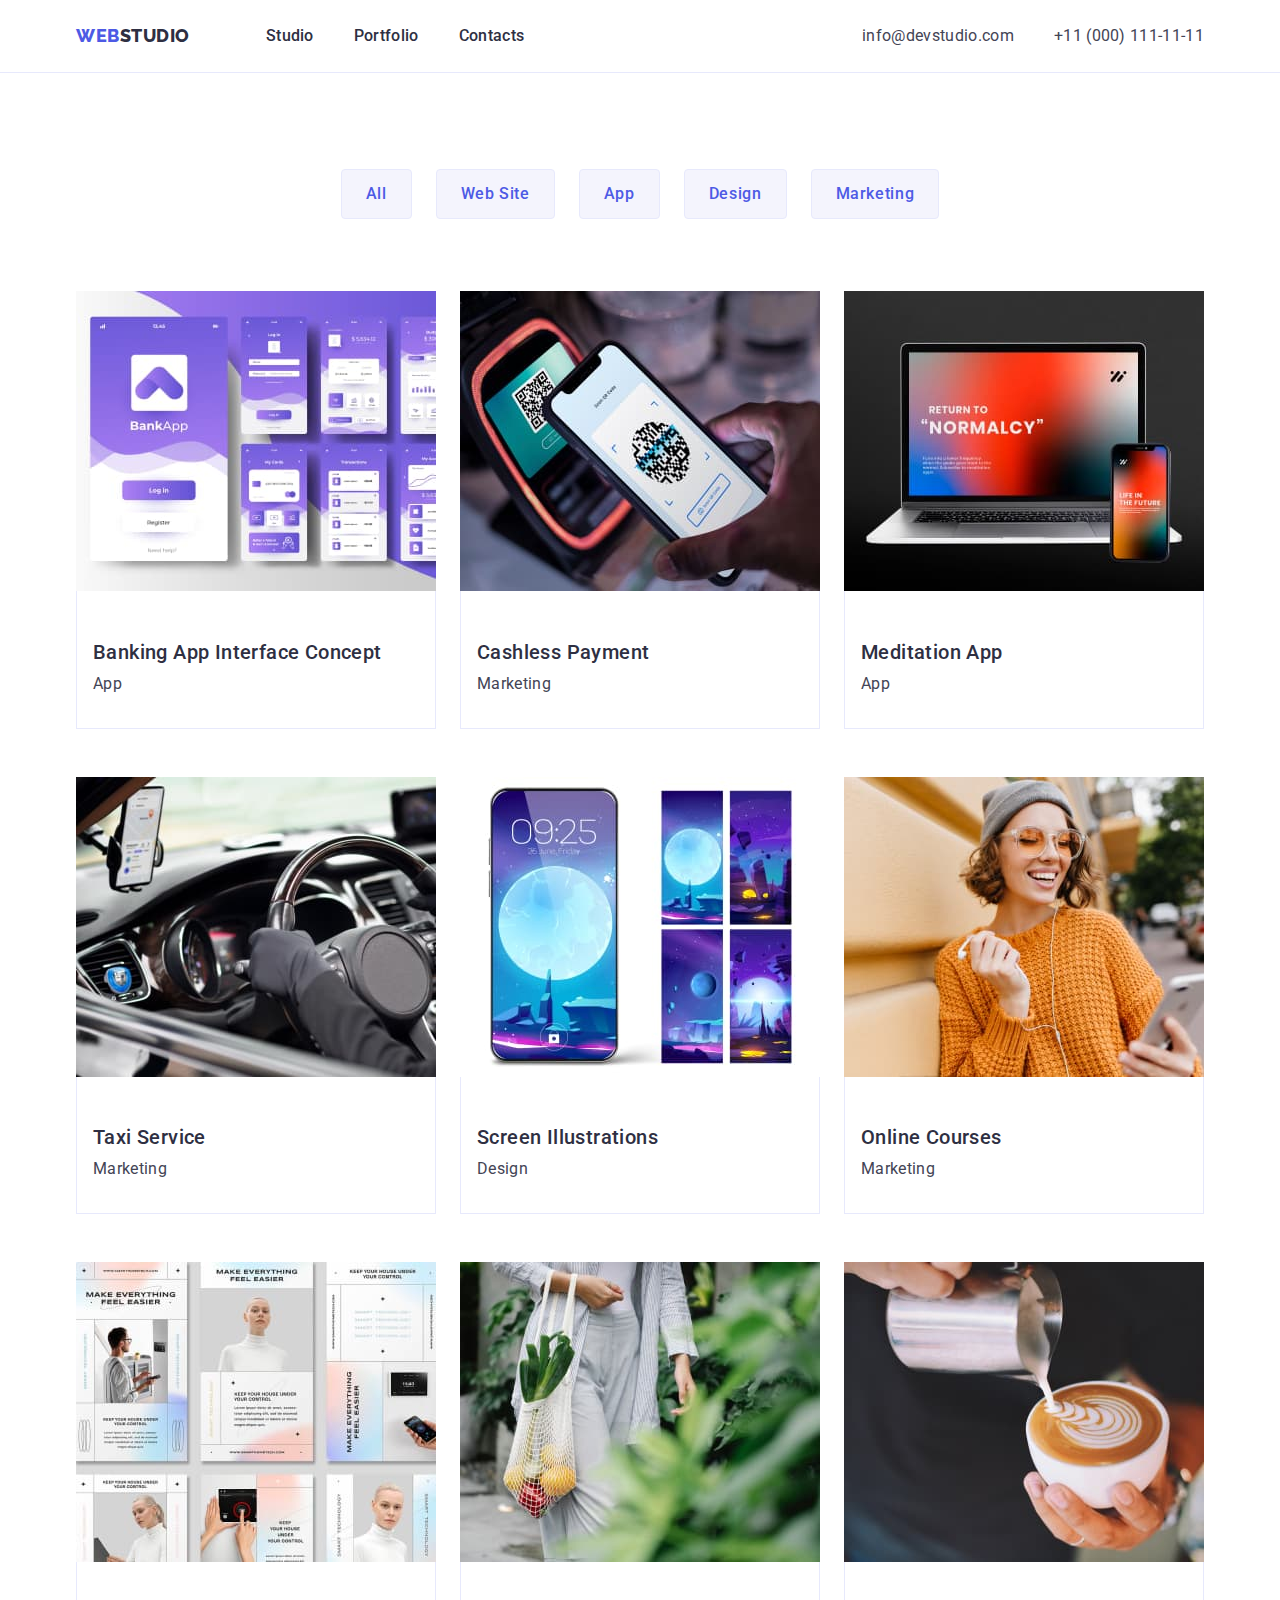
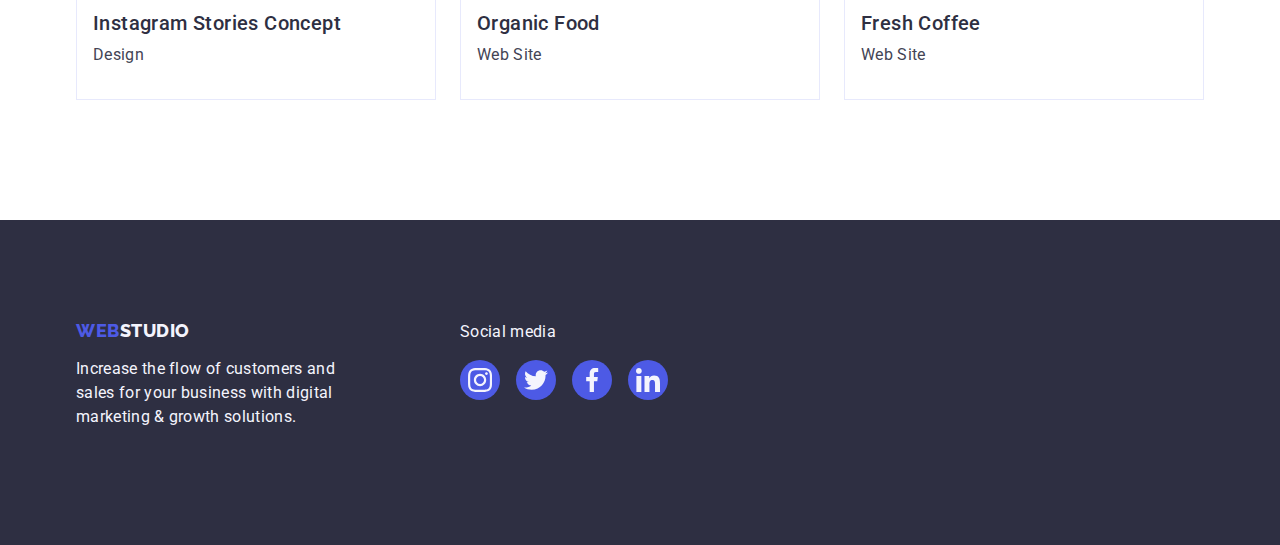
==== portfolio.html @ 74903ef2 "Initial commit" ====
<!DOCTYPE html>
<html lang="en">
  <head>
    <meta charset="UTF-8" />
    <meta http-equiv="X-UA-Compatible" content="IE=edge" />
    <meta name="viewport" content="width=device-width, initial-scale=1.0" />
    <title>Portfolio</title>
    <link rel="preconnect" href="https://fonts.googleapis.com" />
    <link rel="preconnect" href="https://fonts.gstatic.com" crossorigin />
    <link href="https://fonts.googleapis.com/css2?family=Raleway:wght@800&family=Roboto:wght@400;500;700;900&display=swap" rel="stylesheet" />
    <link rel="stylesheet" href="https://cdnjs.cloudflare.com/ajax/libs/modern-normalize/0.6.0/modern-normalize.min.css" />
    <link rel="stylesheet" href="./css/styles.css" />
  </head>
  <body>
    <!-- Header -->
    <header class="header">
      <div class="container header-container">
        <!-- Navigation -->
        <nav class="navigation">
          <!-- Logo -->
          <a href="./index.html" class="link logo">Web<span class="logo-ending">Studio</span></a>
          <ul class="list nav-list">
            <li class="nav-item">
              <a href="./index.html" class="link branches">Studio</a>
            </li>
            <li class="nav-item">
              <a href="./portfolio.html" class="link branches">Portfolio</a>
            </li>
            <li class="nav-item">
              <a href="" class="link branches">Contacts</a>
            </li>
          </ul>
        </nav>
        <!-- Address -->
        <address class="address">
          <ul class="list">
            <li class="address-item">
              <a href="mailto:info@devstudio.com" class="link contacts">info@devstudio.com</a>
            </li>
            <li class="address-item">
              <a href="tel:+110001111111" class="link contacts">+11 (000) 111-11-11</a>
            </li>
          </ul>
        </address>
      </div>
    </header>
    <!-- Main -->
    <main>
      <!-- Filters -->
      <section class="portfolio">
        <div class="container">
          <h1 class="visually-hidden">Portfolio</h1>
          <ul class="list filter-list">
            <li class="filter">
              <button type="button" class="button filter-button">All</button>
            </li>
            <li class="filter">
              <button type="button" class="button filter-button">Web Site</button>
            </li>
            <li class="filter">
              <button type="button" class="button filter-button">App</button>
            </li>
            <li class="filter">
              <button type="button" class="button filter-button">Design</button>
            </li>
            <li class="filter">
              <button type="button" class="button filter-button">Marketing</button>
            </li>
          </ul>
          <!-- Examples -->
          <ul class="list portfolio-list">
            <li class="portfolio-example">
              <a href="" class="link">
                <img src="./images/banking.jpg" alt="Banking App Interface Concept" />
                <div class="example-content">
                  <h2 class="caption">Banking App Interface Concept</h2>
                  <p class="text">App</p>
                </div>
              </a>
            </li>
            <li class="portfolio-example">
              <a href="" class="link">
                <img src="./images/payment.jpg" alt="Cashless Payment" width="360" />
                <div class="example-content">
                  <h2 class="caption">Cashless Payment</h2>
                  <p class="text">Marketing</p>
                </div>
              </a>
            </li>
            <li class="portfolio-example">
              <a href="" class="link">
                <img src="./images/meditation.jpg" alt="Meditation App" width="360" />
                <div class="example-content">
                  <h2 class="caption">Meditation App</h2>
                  <p class="text">App</p>
                </div>
              </a>
            </li>
            <li class="portfolio-example">
              <a href="" class="link">
                <img src="./images/taxi.jpg" alt="Taxi Service" width="360" />
                <div class="example-content">
                  <h2 class="caption">Taxi Service</h2>
                  <p class="text">Marketing</p>
                </div>
              </a>
            </li>
            <li class="portfolio-example">
              <a href="" class="link">
                <img src="./images/screen.jpg" alt="Screen Illustrations" width="360" />
                <div class="example-content">
                  <h2 class="caption">Screen Illustrations</h2>
                  <p class="text">Design</p>
                </div>
              </a>
            </li>
            <li class="portfolio-example">
              <a href="" class="link">
                <img src="./images/courses.jpg" alt="Online Courses" width="360" />
                <div class="example-content">
                  <h2 class="caption">Online Courses</h2>
                  <p class="text">Marketing</p>
                </div>
              </a>
            </li>
            <li class="portfolio-example">
              <a href="" class="link">
                <img src="./images/instagram.jpg" alt="Instagram Stories Concept" width="360" />
                <div class="example-content">
                  <h2 class="caption">Instagram Stories Concept</h2>
                  <p class="text">Design</p>
                </div>
              </a>
            </li>
            <li class="portfolio-example">
              <a href="" class="link">
                <img src="./images/food.jpg" alt="Organic Food" width="360" />
                <div class="example-content">
                  <h2 class="caption">Organic Food</h2>
                  <p class="text">Web Site</p>
                </div>
              </a>
            </li>
            <li class="portfolio-example">
              <a href="" class="link">
                <img src="./images/coffee.jpg" alt="Fresh Coffee" width="360" />
                <div class="example-content">
                  <h2 class="caption">Fresh Coffee</h2>
                  <p class="text">Web Site</p>
                </div>
              </a>
            </li>
          </ul>
        </div>
      </section>
    </main>
    <!-- Footer -->
    <footer class="footer">
      <div class="container footer-container">
        <div class="footer-text">
          <!-- Logo -->
          <a href="./index.html" class="link logo logo-footer">Web<span class="logo-ending-footer">Studio</span></a>
          <!-- Footer text  -->
          <p class="text-footer">Increase the flow of customers and sales for your business with digital marketing & growth solutions.</p>
        </div>
        <div class="footer-soc">
          <p class="text-footer">Social media</p>
          <ul class="footer-soc-list list">
            <li class="soc-item">
              <a href="" class="soc-link link">
                <svg class="soc-ico" width="24px" height="24px">
                  <use href="./images/icons.svg#icon-instagram-2"></use>
                </svg>
              </a>
            </li>
            <li class="soc-item">
              <a href="" class="soc-link link">
                <svg class="soc-ico" width="24px" height="24px">
                  <use href="./images/icons.svg#icon-twitter-1"></use>
                </svg>
              </a>
            </li>
            <li class="soc-item">
              <a href="" class="soc-link link">
                <svg class="soc-ico" width="24px" height="24px">
                  <use href="./images/icons.svg#icon-facebook-1"></use>
                </svg>
              </a>
            </li>
            <li class="soc-item">
              <a href="" class="soc-link link">
                <svg class="soc-ico" width="24px" height="24px">
                  <use href="./images/icons.svg#icon-linkedin-1"></use>
                </svg>
              </a>
            </li>
          </ul>
        </div>
      </div>
    </footer>
  </body>
</html>
---- css/styles.css ----
:root {
}
/* Main tags */
html {
  box-sizing: border-box;
}
*,
*::before,
*::after {
  box-sizing: inherit;
}
h3 {
  margin-top: 0;
  margin-bottom: 0;
}
body {
  background-color: #ffffff;
  color: #434455;
  font-family: 'Roboto', sans-serif;
}
img {
  display: block;
}
.visually-hidden {
  position: absolute;
  width: 1px;
  height: 1px;
  margin: -1px;
  border: 0;
  padding: 0;
  white-space: nowrap;
  clip-path: inset(100%);
  clip: rect(0 0 0 0);
  overflow: hidden;
}
.container {
  width: 1158px;
  margin-left: auto;
  margin-right: auto;
  padding-left: 15px;
  padding-right: 15px;
}
.link {
  text-decoration: none;
}
.list {
  list-style: none;
  display: flex;
  margin: 0;
  padding: 0;
}
.button {
  background: #4d5ae5;
  cursor: pointer;
  border: none;
  border-radius: 4px;
}
.button:hover,
.button:focus {
  background: #404bbf;
  cursor: pointer;
}
.caption {
  color: #2e2f42;
  font-family: 'Roboto', sans-serif;
  font-weight: 500;
  font-size: 20px;
  line-height: 1.2;
  letter-spacing: 0.02em;
  margin-bottom: 8px;
}
.text {
  color: #434455;
  font-family: 'Roboto', sans-serif;
  font-weight: 400;
  font-size: 16px;
  line-height: 1.5;
  letter-spacing: 0.02em;
  margin: 0;
}
.section-heading {
  color: #2e2f42;
  font-family: 'Roboto', sans-serif;
  font-weight: 700;
  font-size: 36px;
  line-height: 1.11;
  letter-spacing: 0.02em;
  text-transform: capitalize;
  text-align: center;
  margin-bottom: 72px;
}
.soc-item {
  width: 40px;
  height: 40px;
}
.soc-link {
  width: 100%;
  height: 100%;
  border-radius: 50%;
  background-color: #4d5ae5;
  display: flex;
  align-items: center;
  justify-content: center;
}
.soc-link:hover,
.soc-link:focus {
  background-color: #404bbf;
}
/* Index */
/* Navigation bar */
.header {
  border-bottom: 1px solid #e7e9fc;
}
.header-container {
  display: flex;
  align-items: center;
  height: 72px;
}
.navigation {
  display: flex;
  align-items: center;
}
.logo {
  color: #4d5ae5;
  font-family: 'Raleway', sans-serif;
  font-weight: 800;
  font-size: 18px;
  line-height: 1.17;
  letter-spacing: 0.03em;
  text-transform: uppercase;
  margin-right: 76px;
}
.logo-ending {
  color: #2e2f42;
}
.nav-item:not(:last-child) {
  margin-right: 40px;
}
.branches {
  color: #2e2f42;
  font-family: 'Roboto', sans-serif;
  font-weight: 500;
  font-size: 16px;
  line-height: 1.5;
  letter-spacing: 0.02em;
  padding-top: 24px;
  padding-bottom: 24px;
}
.branches:hover,
.branches:focus {
  color: #404bbf;
}
.address {
  margin-left: auto;
  font-style: normal;
}
.address-item:not(:last-child) {
  margin-right: 40px;
}
.contacts {
  color: #434455;
  font-family: 'Roboto', sans-serif;
  font-weight: 400;
  font-size: 16px;
  line-height: 1.5;
  letter-spacing: 0.02em;
}
.contacts:hover,
.contacts:focus {
  color: #404bbf;
}
/* Hero */
.hero {
  background-image: linear-gradient(to right, rgba(46, 47, 66, 0.7) 0%, rgba(46, 47, 66, 0.7) 100%), url('../images/people-office.png');
  background-repeat: no-repeat;
  background-size: cover;
  height: 600px;
  padding-top: 188px;
  padding-bottom: 188px;
}
.quote {
  max-width: 496px;
  margin-right: auto;
  margin-left: auto;
  color: #ffffff;
  font-family: 'Roboto', sans-serif;
  font-weight: 700;
  font-size: 56px;
  line-height: 1.07;
  letter-spacing: 0.02em;
  text-align: center;
}
.order-button {
  display: block;
  margin-left: auto;
  margin-right: auto;
  min-width: 169px;
  height: 56px;
  color: #ffffff;
  font-family: 'Roboto', sans-serif;
  font-weight: 500;
  font-size: 16px;
  line-height: 1.5;
  letter-spacing: 0.04em;
  box-shadow: 0px 4px 4px rgba(0, 0, 0, 0.15);
}
.order-button:hover,
.order-button:focus {
  box-shadow: 0px 4px 4px rgba(0, 0, 0, 0.15);
}
/* Qualities */
.advantages {
  padding: 120px 0 120px;
}
.advantage {
  width: calc((100% - 72px) / 4);
}
.advantage:not(:last-child) {
  margin-right: 24px;
}
.advantage-ico {
  display: flex;
  align-items: center;
  justify-content: center;
  width: 100%;
  height: 112px;
  background: #f4f4fd;
  border-radius: 4px;
  margin-bottom: 8px;
}
/* Work */
.work {
  padding-bottom: 120px;
}
.work-example {
  width: calc((100% - 48px) / 3);
}
.work-example:not(:last-child) {
  margin-right: 24px;
}
/* Team members */
.team {
  background-color: #f4f4fd;
  padding: 120px 0;
}
.team-member {
  width: calc((100% - 72px) / 4);
  background-color: #ffffff;
  text-align: center;
  box-shadow: 0px 1px 6px rgba(46, 47, 66, 0.08), 0px 1px 1px rgba(46, 47, 66, 0.16), 0px 2px 1px rgba(46, 47, 66, 0.08);
  border-radius: 0px 0px 4px 4px;
  box-shadow: 0px 1px 6px rgba(46, 47, 66, 0.08), 0px 1px 1px rgba(46, 47, 66, 0.16), 0px 2px 1px rgba(46, 47, 66, 0.08);
}
.member-info {
  padding: 32px 16px;
}
.team-member:not(:last-child) {
  margin-right: 24px;
}
.member-info-text {
  margin-bottom: 8px;
}
.member-soc-list {
  gap: 24px;
}
/* Customers */
.customers {
  margin-bottom: 120px;
}
.company {
  width: calc((100% - 168px) / 6);
  height: 88px;
}
.company:not(:last-child) {
  margin-right: 24px;
}
.company-link {
  width: 100%;
  height: 100%;
  border: 1px solid #8e8f99;
  border-radius: 4px;
  display: flex;
  align-items: center;
  justify-content: center;
  color: #8e8f99;
}
.company-link:hover,
.company-link:focus {
  border: 1px solid #404bbf;
}
.company-ico {
  width: 104px;
  height: 56px;
  fill: #8e8f99;
}
.company-ico:hover,
.company-ico:focus {
  fill: #404bbf;
}
/* Footer */
.footer {
  background-color: #2e2f42;
  padding-top: 100px;
  padding-bottom: 100px;
}
.footer-container {
  display: flex;
}
.footer-text {
  margin-right: 120px;
}
.logo-footer {
  display: inline-block;
  margin-bottom: 16px;
}
.logo-ending-footer {
  color: #f4f4fd;
}
.text-footer {
  color: #f4f4fd;
  font-family: 'Roboto', sans-serif;
  font-weight: 400;
  font-size: 16px;
  line-height: 1.5;
  letter-spacing: 0.02em;
  max-width: 264px;
  margin-top: 0;
}
.footer-soc-list {
  gap: 16px;
}

/* Portfolio */
.portfolio {
  padding-top: 96px;
  padding-bottom: 120px;
}
.filter-list {
  align-items: center;
  justify-content: center;
  margin-bottom: 72px;
}
.filter-button {
  background: #f4f4fd;
  color: #4d5ae5;
  font-family: 'Roboto', sans-serif;
  font-weight: 500;
  font-size: 16px;
  line-height: 1.5;
  letter-spacing: 0.04em;
  cursor: pointer;
  border: 1px solid #e7e9fc;
  padding: 12px 24px 12px 24px;
}
.filter:not(:last-child) {
  margin-right: 24px;
}
.filter-button:hover,
.filter-button:focus {
  background: #404bbf;
  border: 1px solid transparent;
  color: #ffffff;
  box-shadow: 0px 3px 1px rgba(0, 0, 0, 0.1), 0px 2px 1px rgba(0, 0, 0, 0.08), 0px 2px 2px rgba(0, 0, 0, 0.12);
}
.portfolio-list {
  flex-wrap: wrap;
}
.portfolio-example {
  width: calc((100% - 48px) / 3);
  margin-right: 24px;
  margin-bottom: 48px;
}
.portfolio-example:hover,
.portfolio-example:focus {
  box-shadow: 0px 1px 6px rgba(46, 47, 66, 0.08), 0px 1px 1px rgba(46, 47, 66, 0.16), 0px 2px 1px rgba(46, 47, 66, 0.08);
}
.portfolio-example:nth-child(3n) {
  margin-right: 0;
}
.portfolio-example:nth-last-child(-n + 3) {
  margin-bottom: 0;
}
.example-content {
  padding: 32px 16px;
  border: 1px solid #e7e9fc;
  border-top: none;
}
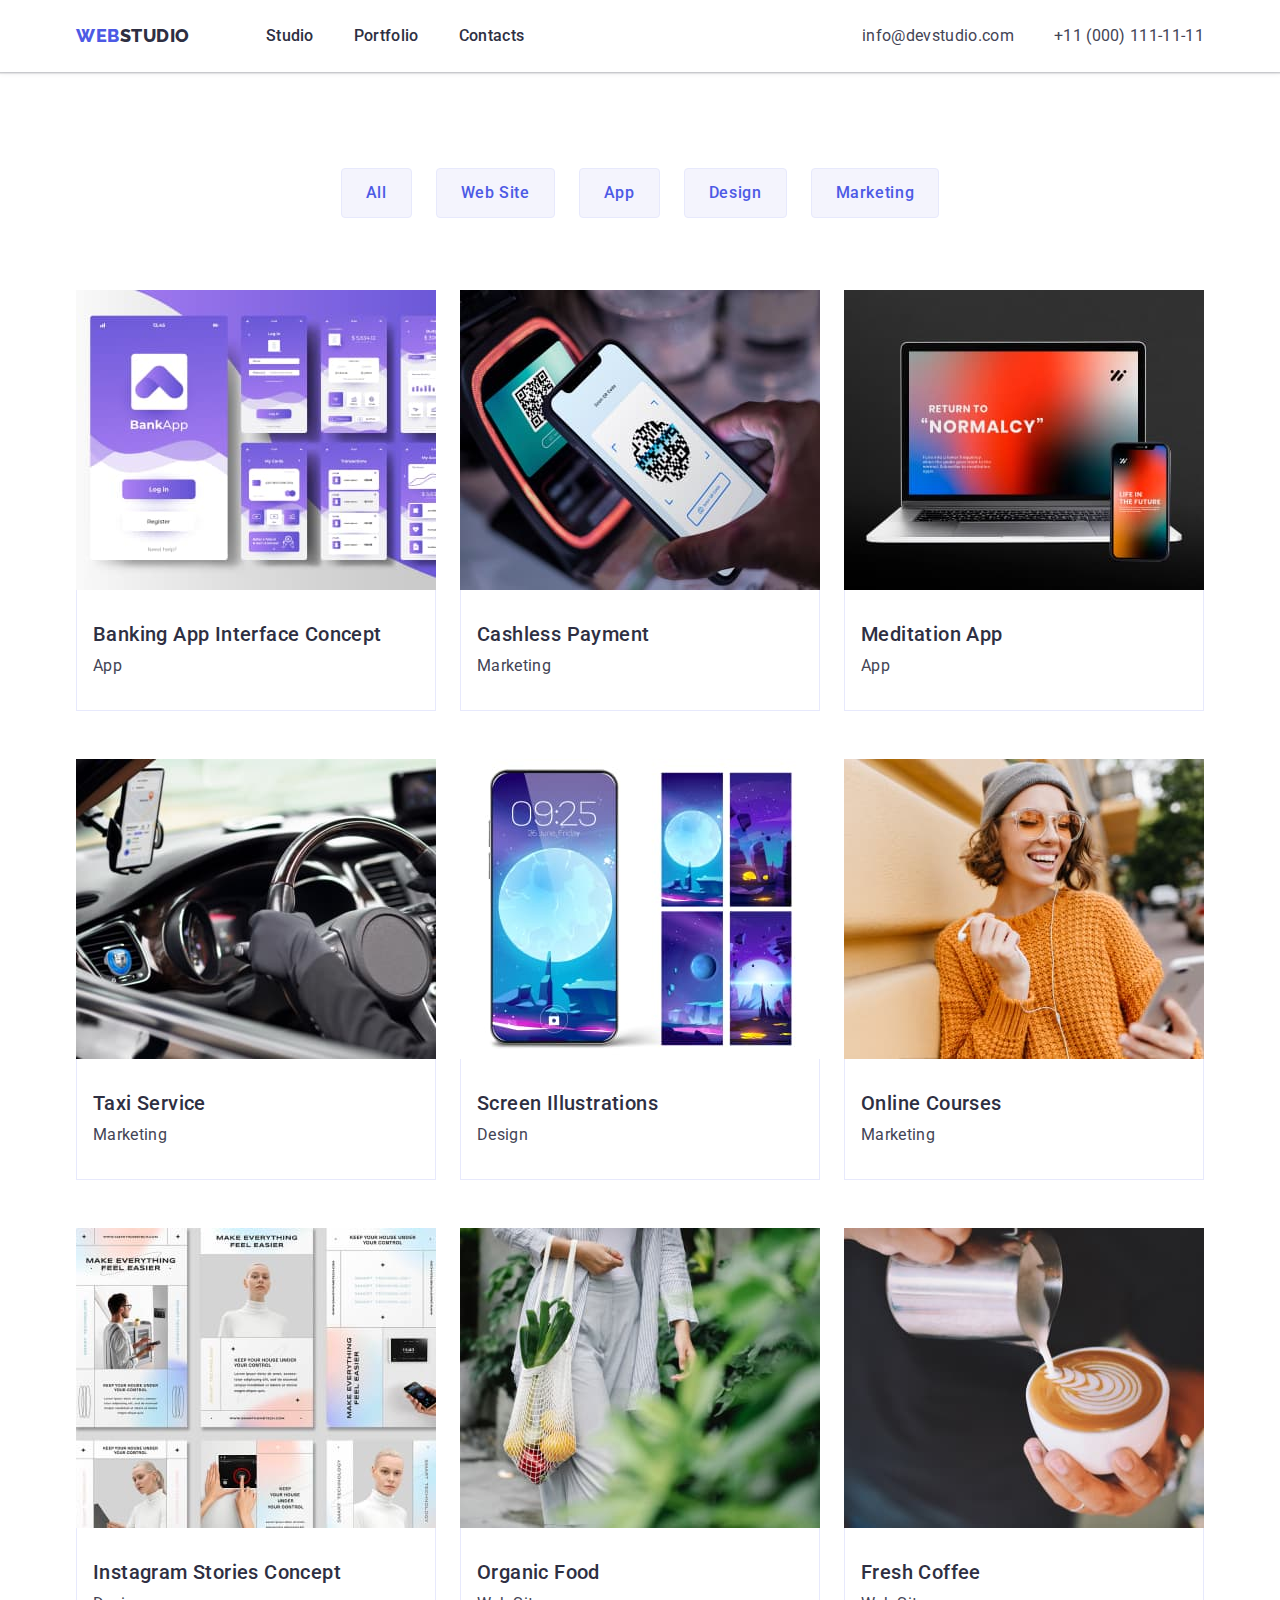
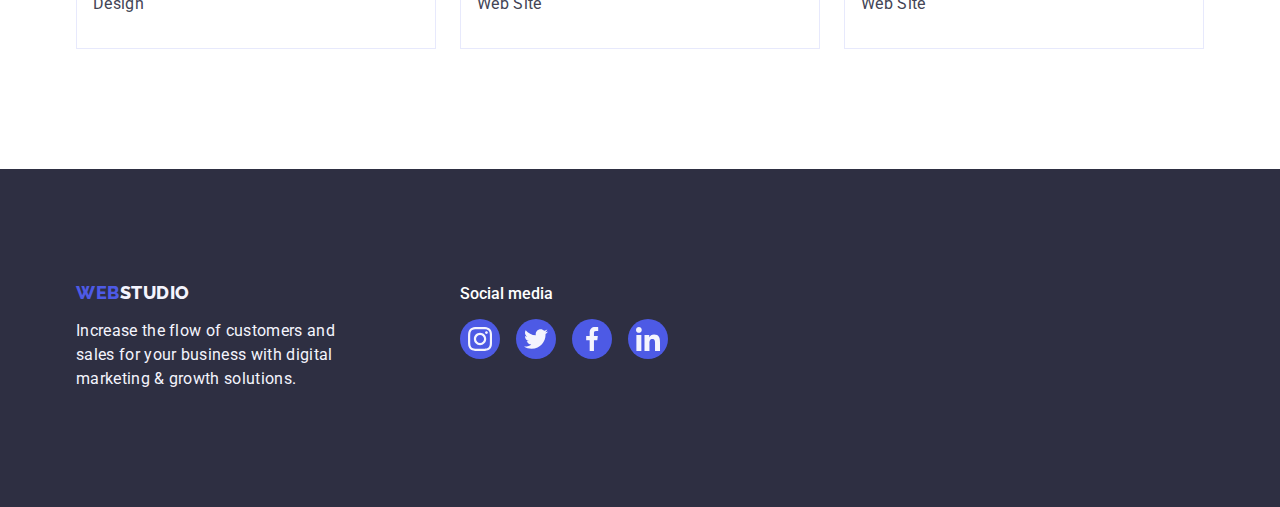
==== commit d231a151: "Update html and css" ====
--- a/portfolio.html
+++ b/portfolio.html
@@ -70,7 +70,7 @@
           <!-- Examples -->
           <ul class="list portfolio-list">
             <li class="portfolio-example">
-              <a href="" class="link">
+              <a href="" class="link example-link">
                 <img src="./images/banking.jpg" alt="Banking App Interface Concept" />
                 <div class="example-content">
                   <h2 class="caption">Banking App Interface Concept</h2>
@@ -79,7 +79,7 @@
               </a>
             </li>
             <li class="portfolio-example">
-              <a href="" class="link">
+              <a href="" class="link example-link">
                 <img src="./images/payment.jpg" alt="Cashless Payment" width="360" />
                 <div class="example-content">
                   <h2 class="caption">Cashless Payment</h2>
@@ -88,7 +88,7 @@
               </a>
             </li>
             <li class="portfolio-example">
-              <a href="" class="link">
+              <a href="" class="link example-link">
                 <img src="./images/meditation.jpg" alt="Meditation App" width="360" />
                 <div class="example-content">
                   <h2 class="caption">Meditation App</h2>
@@ -97,7 +97,7 @@
               </a>
             </li>
             <li class="portfolio-example">
-              <a href="" class="link">
+              <a href="" class="link example-link">
                 <img src="./images/taxi.jpg" alt="Taxi Service" width="360" />
                 <div class="example-content">
                   <h2 class="caption">Taxi Service</h2>
@@ -106,7 +106,7 @@
               </a>
             </li>
             <li class="portfolio-example">
-              <a href="" class="link">
+              <a href="" class="link example-link">
                 <img src="./images/screen.jpg" alt="Screen Illustrations" width="360" />
                 <div class="example-content">
                   <h2 class="caption">Screen Illustrations</h2>
@@ -115,7 +115,7 @@
               </a>
             </li>
             <li class="portfolio-example">
-              <a href="" class="link">
+              <a href="" class="link example-link">
                 <img src="./images/courses.jpg" alt="Online Courses" width="360" />
                 <div class="example-content">
                   <h2 class="caption">Online Courses</h2>
@@ -124,7 +124,7 @@
               </a>
             </li>
             <li class="portfolio-example">
-              <a href="" class="link">
+              <a href="" class="link example-link">
                 <img src="./images/instagram.jpg" alt="Instagram Stories Concept" width="360" />
                 <div class="example-content">
                   <h2 class="caption">Instagram Stories Concept</h2>
@@ -133,7 +133,7 @@
               </a>
             </li>
             <li class="portfolio-example">
-              <a href="" class="link">
+              <a href="" class="link example-link">
                 <img src="./images/food.jpg" alt="Organic Food" width="360" />
                 <div class="example-content">
                   <h2 class="caption">Organic Food</h2>
@@ -142,7 +142,7 @@
               </a>
             </li>
             <li class="portfolio-example">
-              <a href="" class="link">
+              <a href="" class="link example-link">
                 <img src="./images/coffee.jpg" alt="Fresh Coffee" width="360" />
                 <div class="example-content">
                   <h2 class="caption">Fresh Coffee</h2>
@@ -164,32 +164,32 @@
           <p class="text-footer">Increase the flow of customers and sales for your business with digital marketing & growth solutions.</p>
         </div>
         <div class="footer-soc">
-          <p class="text-footer">Social media</p>
+          <p class="soc-footer">Social media</p>
           <ul class="footer-soc-list list">
             <li class="soc-item">
-              <a href="" class="soc-link link">
-                <svg class="soc-ico" width="24px" height="24px">
+              <a href="" class="soc-link-footer link">
+                <svg width="24px" height="24px" class="soc-ico">
                   <use href="./images/icons.svg#icon-instagram-2"></use>
                 </svg>
               </a>
             </li>
             <li class="soc-item">
-              <a href="" class="soc-link link">
-                <svg class="soc-ico" width="24px" height="24px">
+              <a href="" class="soc-link-footer link">
+                <svg width="24px" height="24px" class="soc-ico">
                   <use href="./images/icons.svg#icon-twitter-1"></use>
                 </svg>
               </a>
             </li>
             <li class="soc-item">
-              <a href="" class="soc-link link">
-                <svg class="soc-ico" width="24px" height="24px">
+              <a href="" class="soc-link-footer link">
+                <svg width="24px" height="24px" class="soc-ico">
                   <use href="./images/icons.svg#icon-facebook-1"></use>
                 </svg>
               </a>
             </li>
             <li class="soc-item">
-              <a href="" class="soc-link link">
-                <svg class="soc-ico" width="24px" height="24px">
+              <a href="" class="soc-link-footer link">
+                <svg width="24px" height="24px" class="soc-ico">
                   <use href="./images/icons.svg#icon-linkedin-1"></use>
                 </svg>
               </a>
--- a/css/styles.css
+++ b/css/styles.css
@@ -9,6 +9,8 @@
 *::after {
   box-sizing: inherit;
 }
+h1,
+h2,
 h3 {
   margin-top: 0;
   margin-bottom: 0;
@@ -109,7 +111,7 @@
 /* Index */
 /* Navigation bar */
 .header {
-  border-bottom: 1px solid #e7e9fc;
+  box-shadow: 0px 2px 1px rgba(46, 47, 66, 0.08), 0px 1px 1px rgba(46, 47, 66, 0.16), 0px 1px 6px rgba(46, 47, 66, 0.08);
 }
 .header-container {
   display: flex;
@@ -171,12 +173,13 @@
 }
 /* Hero */
 .hero {
-  background-image: linear-gradient(to right, rgba(46, 47, 66, 0.7) 0%, rgba(46, 47, 66, 0.7) 100%), url('../images/people-office.png');
+  padding-top: 188px;
+  padding-bottom: 188px;
+  background-image: linear-gradient(rgba(46, 47, 66, 0.7), rgba(46, 47, 66, 0.7)), url(../images/people-office.png);
+  background-position: center;
   background-repeat: no-repeat;
   background-size: cover;
-  height: 600px;
-  padding-top: 188px;
-  padding-bottom: 188px;
+  max-width: 1440px;
 }
 .quote {
   max-width: 496px;
@@ -208,7 +211,7 @@
 .order-button:focus {
   box-shadow: 0px 4px 4px rgba(0, 0, 0, 0.15);
 }
-/* Qualities */
+/* Advantages */
 .advantages {
   padding: 120px 0 120px;
 }
@@ -262,13 +265,21 @@
 }
 .member-soc-list {
   gap: 24px;
+  justify-content: center;
+}
+.soc-ico {
+  fill: #f4f4fd;
 }
 /* Customers */
 .customers {
-  margin-bottom: 120px;
+  padding-top: 120px;
+  padding-bottom: 120px;
+}
+.companies {
+  gap: 24px;
 }
 .company {
-  width: calc((100% - 168px) / 6);
+  width: calc((100% - 120px) / 6);
   height: 88px;
 }
 .company:not(:last-child) {
@@ -286,12 +297,11 @@
 }
 .company-link:hover,
 .company-link:focus {
-  border: 1px solid #404bbf;
+  border-color: #404bbf;
+  color: #404bbf;
 }
 .company-ico {
-  width: 104px;
-  height: 56px;
-  fill: #8e8f99;
+  fill: currentColor;
 }
 .company-ico:hover,
 .company-ico:focus {
@@ -305,6 +315,7 @@
 }
 .footer-container {
   display: flex;
+  align-items: baseline;
 }
 .footer-text {
   margin-right: 120px;
@@ -326,8 +337,25 @@
   max-width: 264px;
   margin-top: 0;
 }
+.soc-footer {
+  font-weight: 500;
+  color: #ffffff;
+}
 .footer-soc-list {
   gap: 16px;
+}
+.soc-link-footer {
+  width: 100%;
+  height: 100%;
+  border-radius: 50%;
+  background-color: #4d5ae5;
+  display: flex;
+  align-items: center;
+  justify-content: center;
+}
+.soc-link-footer:hover,
+.soc-link-footer:focus {
+  background-color: #31d0aa;
 }
 
 /* Portfolio */
@@ -370,8 +398,11 @@
   margin-right: 24px;
   margin-bottom: 48px;
 }
-.portfolio-example:hover,
-.portfolio-example:focus {
+.example-link {
+  display: block;
+}
+.example-link:hover,
+.example-link:focus {
   box-shadow: 0px 1px 6px rgba(46, 47, 66, 0.08), 0px 1px 1px rgba(46, 47, 66, 0.16), 0px 2px 1px rgba(46, 47, 66, 0.08);
 }
 .portfolio-example:nth-child(3n) {
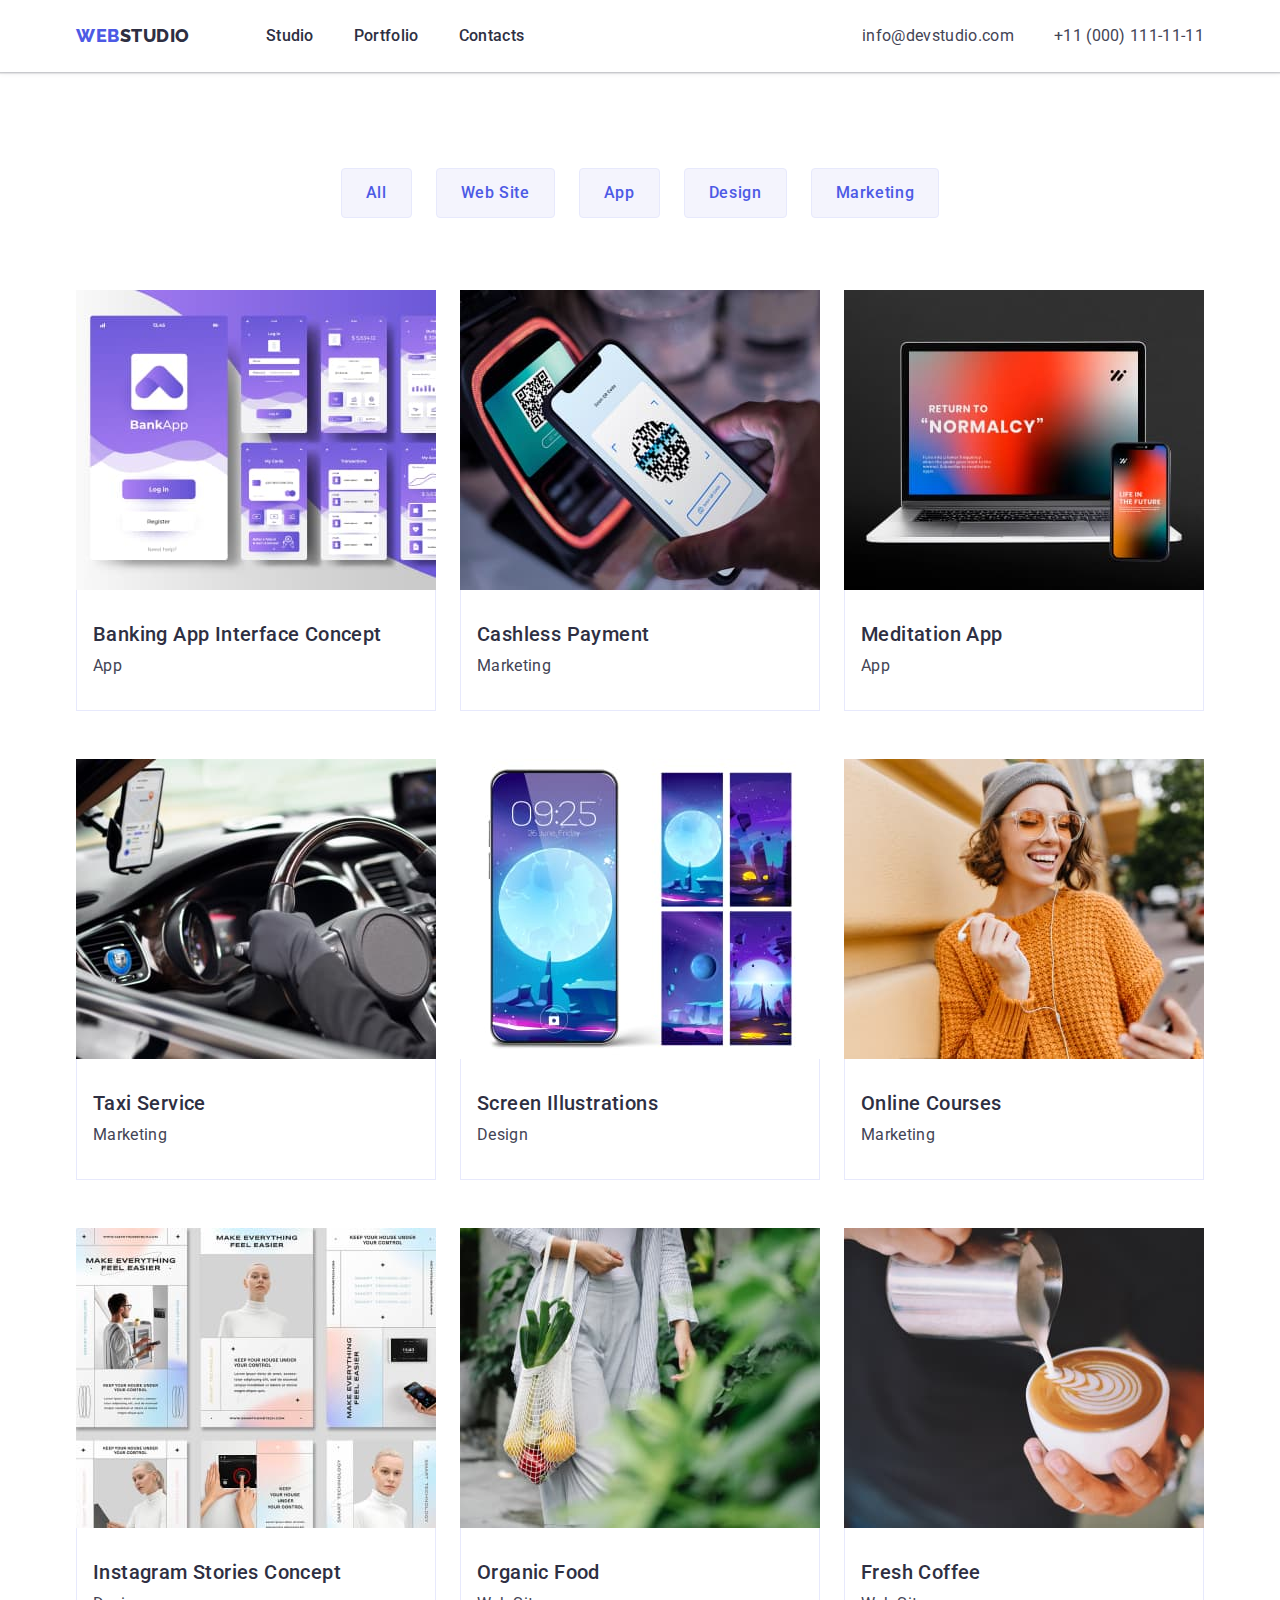
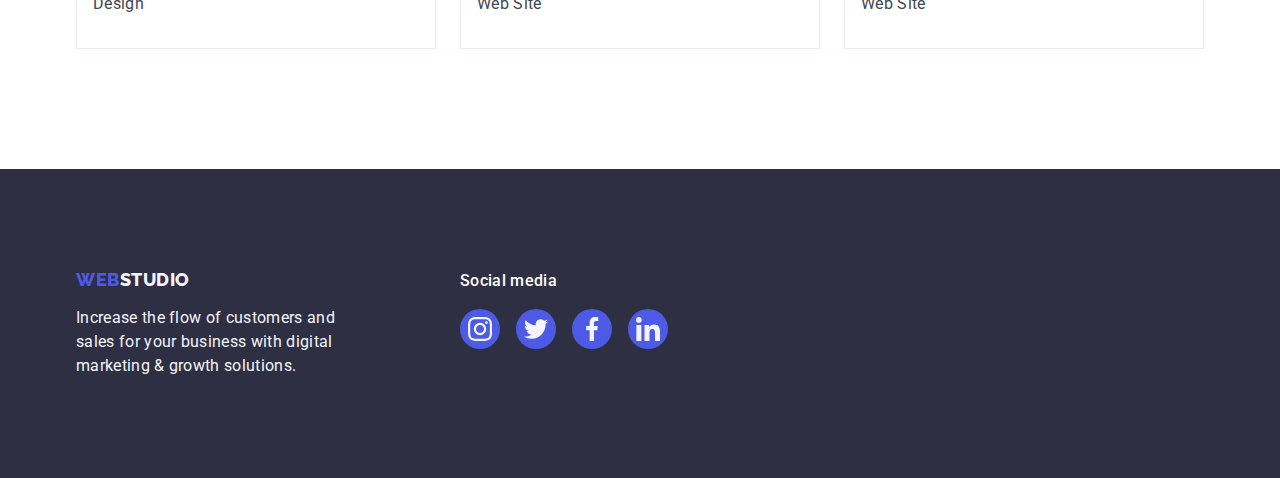
==== commit 899bbaab: "Update html and css" ====
--- a/portfolio.html
+++ b/portfolio.html
@@ -168,28 +168,28 @@
           <ul class="footer-soc-list list">
             <li class="soc-item">
               <a href="" class="soc-link-footer link">
-                <svg width="24px" height="24px" class="soc-ico">
+                <svg class="soc-ico-footer" width="24" height="24">
                   <use href="./images/icons.svg#icon-instagram-2"></use>
                 </svg>
               </a>
             </li>
             <li class="soc-item">
               <a href="" class="soc-link-footer link">
-                <svg width="24px" height="24px" class="soc-ico">
+                <svg class="soc-ico-footer" width="24" height="24">
                   <use href="./images/icons.svg#icon-twitter-1"></use>
                 </svg>
               </a>
             </li>
             <li class="soc-item">
               <a href="" class="soc-link-footer link">
-                <svg width="24px" height="24px" class="soc-ico">
+                <svg class="soc-ico-footer" width="24" height="24">
                   <use href="./images/icons.svg#icon-facebook-1"></use>
                 </svg>
               </a>
             </li>
             <li class="soc-item">
               <a href="" class="soc-link-footer link">
-                <svg width="24px" height="24px" class="soc-ico">
+                <svg class="soc-ico-footer" width="24" height="24">
                   <use href="./images/icons.svg#icon-linkedin-1"></use>
                 </svg>
               </a>
--- a/css/styles.css
+++ b/css/styles.css
@@ -11,7 +11,8 @@
 }
 h1,
 h2,
-h3 {
+h3,
+p {
   margin-top: 0;
   margin-bottom: 0;
 }
@@ -175,7 +176,7 @@
 .hero {
   padding-top: 188px;
   padding-bottom: 188px;
-  background-image: linear-gradient(rgba(46, 47, 66, 0.7), rgba(46, 47, 66, 0.7)), url(../images/people-office.png);
+  background-image: linear-gradient(rgba(46, 47, 66, 0.7), rgba(46, 47, 66, 0.7)), url(../images/people-office.jpg);
   background-position: center;
   background-repeat: no-repeat;
   background-size: cover;
@@ -339,6 +340,9 @@
 }
 .soc-footer {
   font-weight: 500;
+  line-height: 1.5;
+  letter-spacing: 0.02em;
+  margin-bottom: 16px;
   color: #ffffff;
 }
 .footer-soc-list {
@@ -357,7 +361,6 @@
 .soc-link-footer:focus {
   background-color: #31d0aa;
 }
-
 /* Portfolio */
 .portfolio {
   padding-top: 96px;
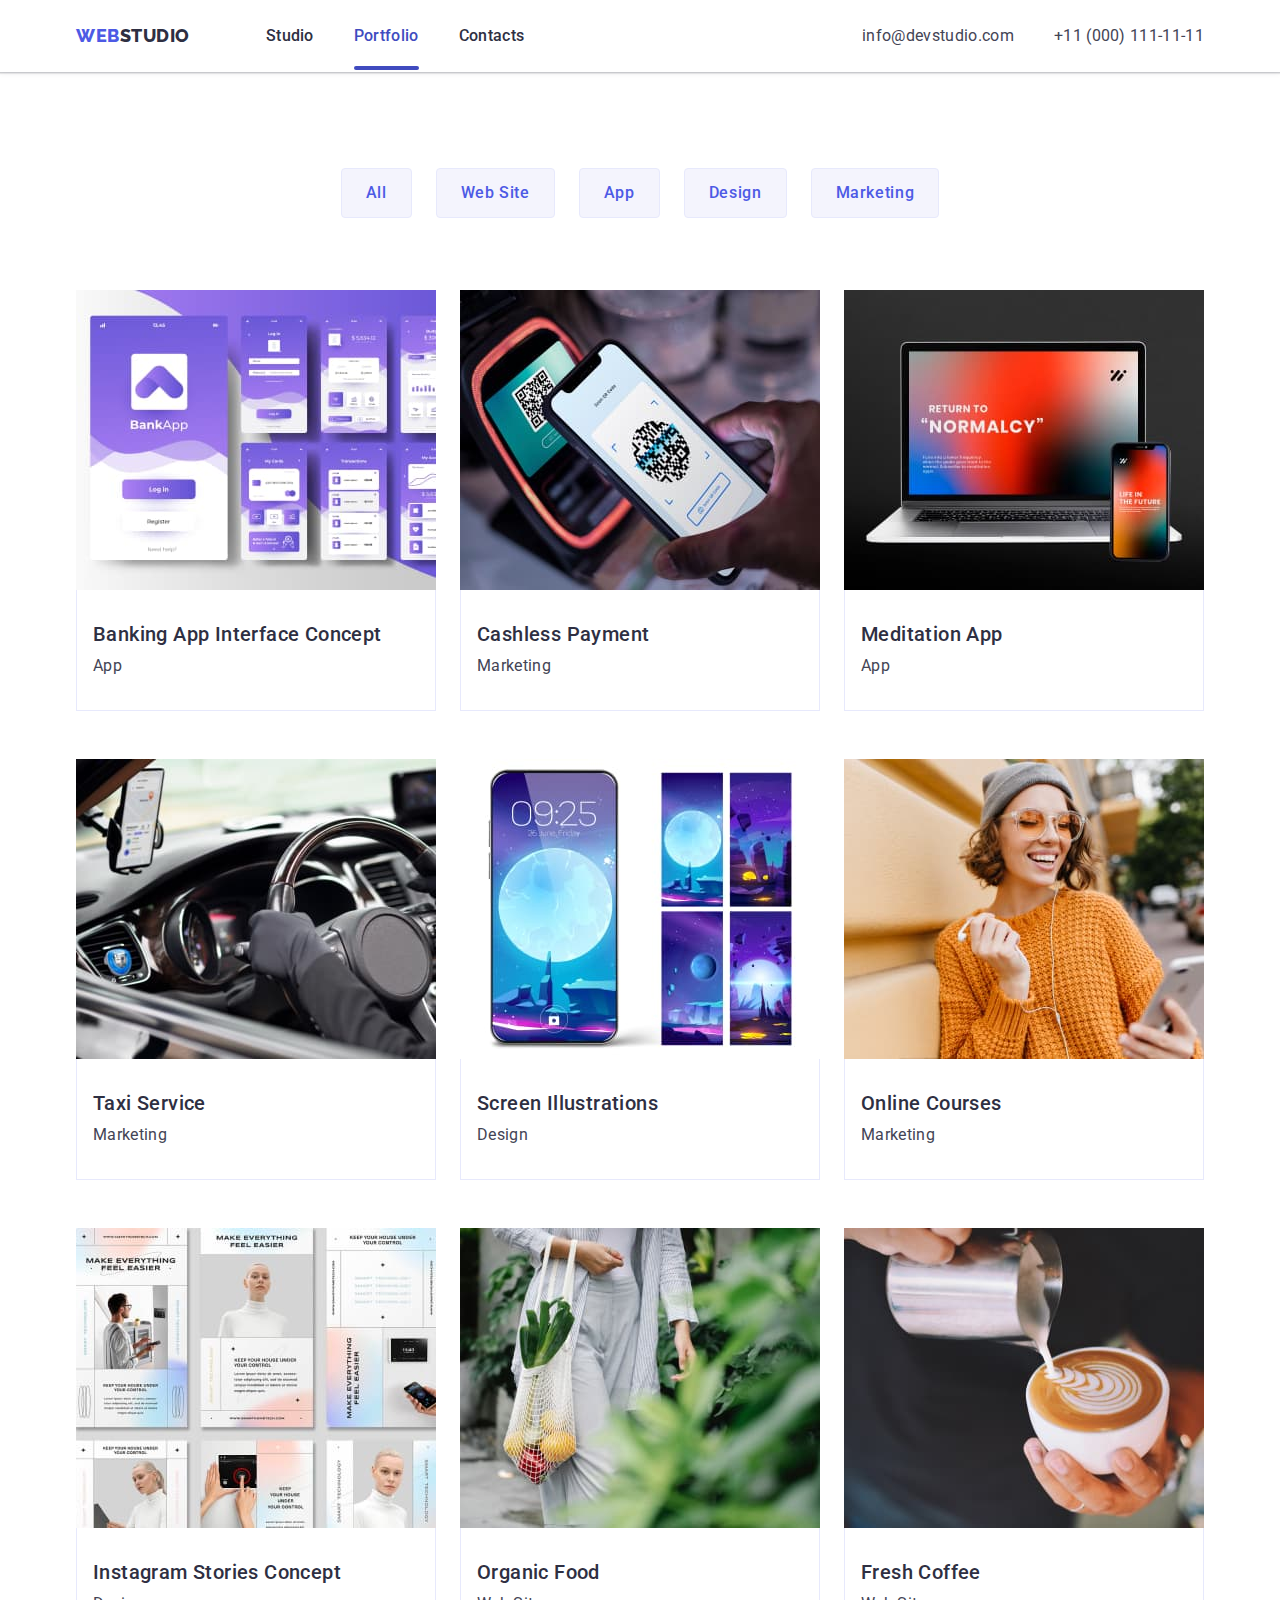
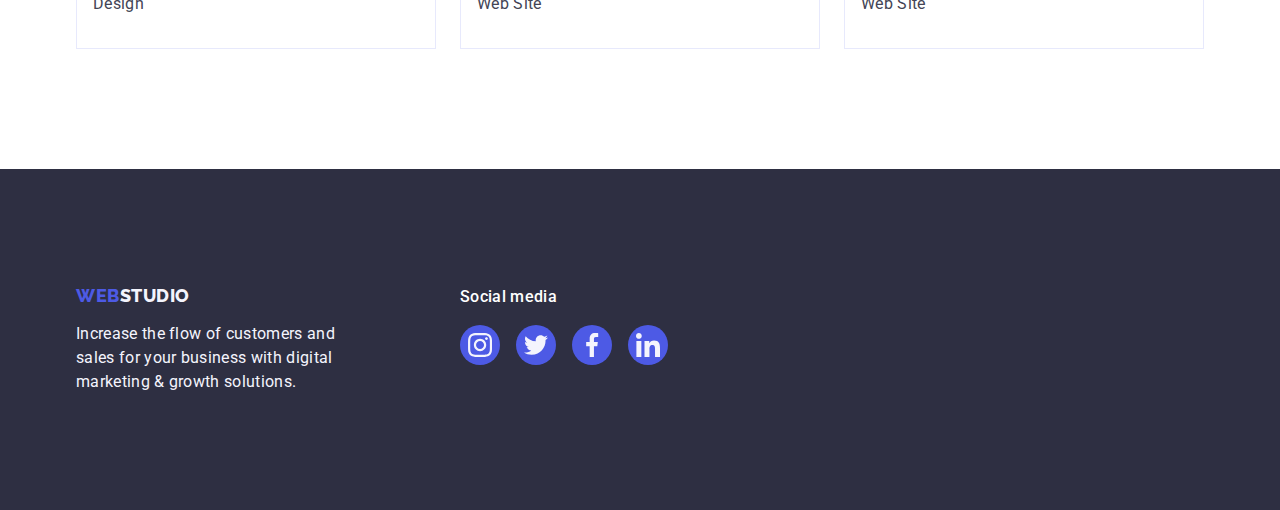
==== commit 9cfdc8a7: "Added modal and current page selection" ====
--- a/portfolio.html
+++ b/portfolio.html
@@ -24,7 +24,7 @@
               <a href="./index.html" class="link branches">Studio</a>
             </li>
             <li class="nav-item">
-              <a href="./portfolio.html" class="link branches">Portfolio</a>
+              <a href="./portfolio.html" class="link branches current-page">Portfolio</a>
             </li>
             <li class="nav-item">
               <a href="" class="link branches">Contacts</a>
--- a/css/styles.css
+++ b/css/styles.css
@@ -4,26 +4,23 @@
 html {
   box-sizing: border-box;
 }
+
 *,
 *::before,
 *::after {
   box-sizing: inherit;
 }
-h1,
-h2,
-h3,
-p {
-  margin-top: 0;
-  margin-bottom: 0;
-}
+
 body {
   background-color: #ffffff;
   color: #434455;
   font-family: 'Roboto', sans-serif;
 }
+
 img {
   display: block;
 }
+
 .visually-hidden {
   position: absolute;
   width: 1px;
@@ -36,6 +33,7 @@
   clip: rect(0 0 0 0);
   overflow: hidden;
 }
+
 .container {
   width: 1158px;
   margin-left: auto;
@@ -43,26 +41,31 @@
   padding-left: 15px;
   padding-right: 15px;
 }
+
 .link {
   text-decoration: none;
 }
+
 .list {
   list-style: none;
   display: flex;
   margin: 0;
   padding: 0;
 }
+
 .button {
   background: #4d5ae5;
   cursor: pointer;
   border: none;
   border-radius: 4px;
 }
+
 .button:hover,
 .button:focus {
   background: #404bbf;
   cursor: pointer;
 }
+
 .caption {
   color: #2e2f42;
   font-family: 'Roboto', sans-serif;
@@ -70,8 +73,10 @@
   font-size: 20px;
   line-height: 1.2;
   letter-spacing: 0.02em;
+  margin-top: 0;
   margin-bottom: 8px;
 }
+
 .text {
   color: #434455;
   font-family: 'Roboto', sans-serif;
@@ -81,6 +86,7 @@
   letter-spacing: 0.02em;
   margin: 0;
 }
+
 .section-heading {
   color: #2e2f42;
   font-family: 'Roboto', sans-serif;
@@ -92,10 +98,12 @@
   text-align: center;
   margin-bottom: 72px;
 }
+
 .soc-item {
   width: 40px;
   height: 40px;
 }
+
 .soc-link {
   width: 100%;
   height: 100%;
@@ -105,6 +113,7 @@
   align-items: center;
   justify-content: center;
 }
+
 .soc-link:hover,
 .soc-link:focus {
   background-color: #404bbf;
@@ -140,6 +149,7 @@
   margin-right: 40px;
 }
 .branches {
+  position: relative;
   color: #2e2f42;
   font-family: 'Roboto', sans-serif;
   font-weight: 500;
@@ -152,6 +162,22 @@
 .branches:hover,
 .branches:focus {
   color: #404bbf;
+}
+.branches.current-page {
+  color: #404bbf;
+}
+.branches.current-page::after {
+  content: '';
+  position: absolute;
+  left: 0;
+  bottom: -1px;
+  display: block;
+  width: 100%;
+  height: 4px;
+  border-radius: 2px;
+  background-color: #404bbf;
+  transition: color 250ms cubic-bezier(0.4, 0, 0.2, 1);
+  margin-top: 20px;
 }
 .address {
   margin-left: auto;
@@ -283,9 +309,6 @@
   width: calc((100% - 120px) / 6);
   height: 88px;
 }
-.company:not(:last-child) {
-  margin-right: 24px;
-}
 .company-link {
   width: 100%;
   height: 100%;
@@ -360,6 +383,9 @@
 .soc-link-footer:hover,
 .soc-link-footer:focus {
   background-color: #31d0aa;
+}
+.soc-ico-footer {
+  fill: #f4f4fd;
 }
 /* Portfolio */
 .portfolio {
@@ -419,3 +445,67 @@
   border: 1px solid #e7e9fc;
   border-top: none;
 }
+
+/* Modal */
+.backdrop {
+  position: fixed;
+  top: 0;
+  left: 0;
+  width: 100%;
+  height: 100%;
+  background-color: #2e2f4266;
+  transition: opacity 250ms cubic-bezier(0.4, 0, 0.2, 1), visibility 250ms cubic-bezier(0.4, 0, 0.2, 1);
+}
+
+.backdrop.is-hidden {
+  opacity: 0;
+  pointer-events: none;
+  visibility: hidden;
+}
+
+.modal {
+  width: 408px;
+  min-height: 584px;
+  padding: 72px 24px 24px 24px;
+  background-color: #fcfcfc;
+  box-shadow: 0px 1px 1px rgba(0, 0, 0, 0.14), 0px 1px 3px rgba(0, 0, 0, 0.12), 0px 2px 1px rgba(0, 0, 0, 0.2);
+  border-radius: 4px;
+  position: absolute;
+  top: 50%;
+  left: 50%;
+  transform: translate(-50%, -50%);
+  transition: transform 250ms cubic-bezier(0.4, 0, 0.2, 1);
+}
+
+.modal-escape {
+  cursor: pointer;
+  border: 1px solid rgba(0, 0, 0, 0.1);
+  border-radius: 50%;
+  background-color: #e7e9fc;
+  width: 24px;
+  height: 24px;
+  padding: 0;
+  display: flex;
+  align-items: center;
+  justify-content: center;
+  position: absolute;
+  right: 24px;
+  top: 24px;
+  transition: background-color 250ms cubic-bezier(0.4, 0, 0.2, 1), border 250ms cubic-bezier(0.4, 0, 0.2, 1);
+  margin-bottom: 24px;
+}
+
+.modal-escape:hover,
+.modal-escape:focus {
+  background-color: #404bbf;
+  border: none;
+}
+
+.close-modal-icon {
+  transition: fill 250ms cubic-bezier(0.4, 0, 0.2, 1);
+}
+
+.modal-escape:hover .close-modal-icon,
+.modal-escape:focus .close-modal-icon {
+  fill: #fff;
+}
